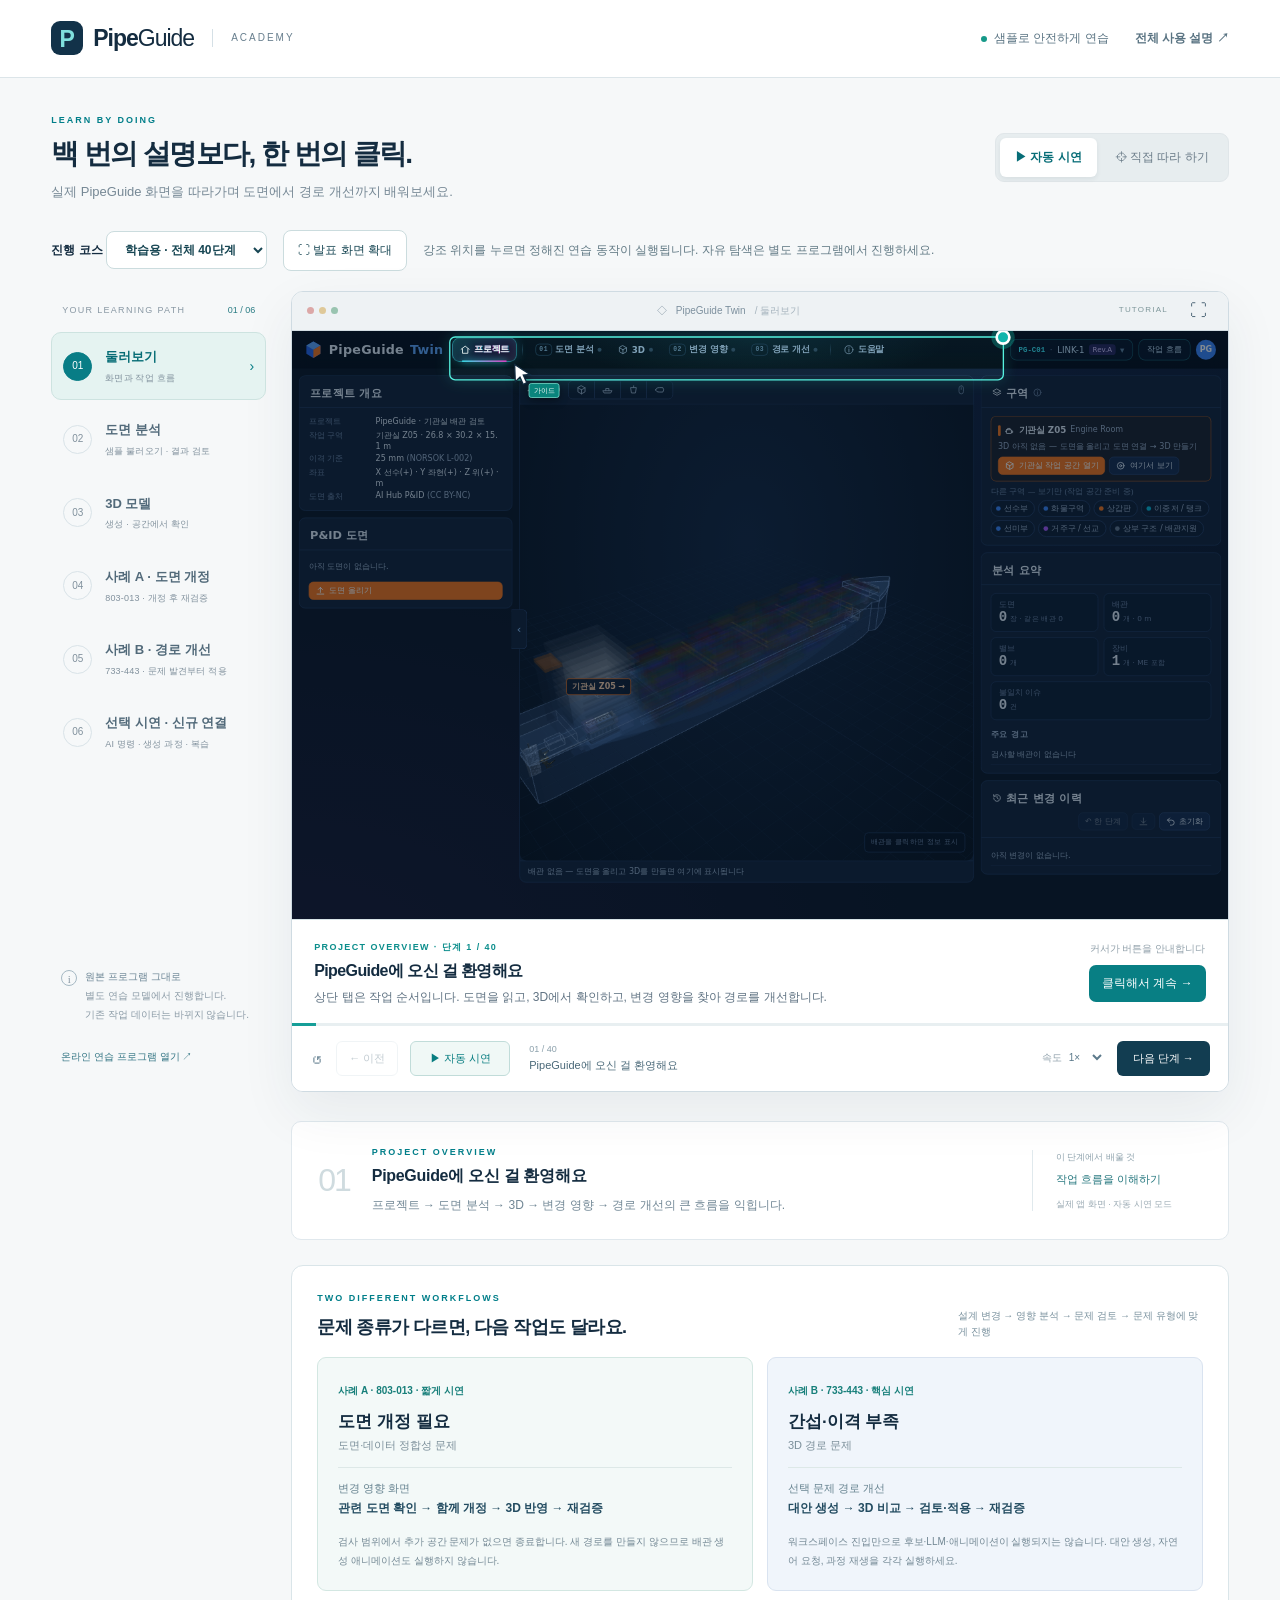
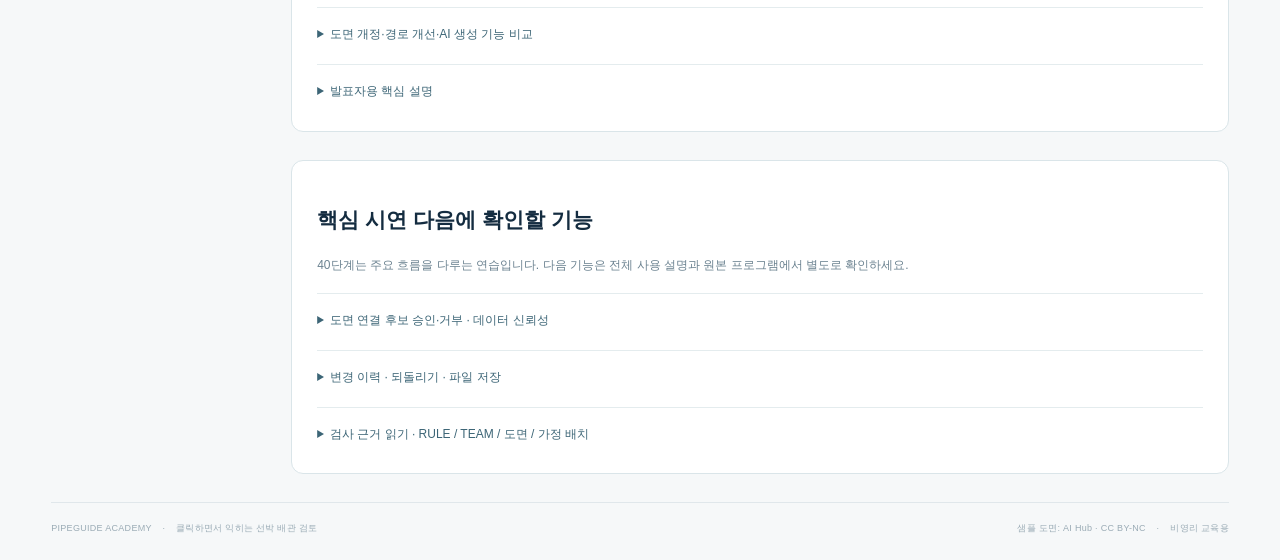
==== index.html @ 6ad9f86e "Publish PipeGuide interactive tutorial with mobile presentation controls" ====
<!doctype html><html lang="ko"><head><meta charset="UTF-8"><meta name="viewport" content="width=device-width, initial-scale=1"><meta name="description" content="실제 PipeGuide 화면에서 클릭하며 배우는 인터랙티브 제품 가이드"><title>PipeGuide Academy · 인터랙티브 가이드</title><link rel="stylesheet" href="tour.css"></head><body>
<header class="header"><a class="brand" href="./"><span class="brandmark">P</span><strong>Pipe<span>Guide</span></strong><i></i><span class="academy">ACADEMY</span></a><div class="header-r"><span class="sample-badge"><i></i>샘플로 안전하게 연습</span><a href="manual.html" target="_blank" rel="noopener">전체 사용 설명 ↗</a></div></header>
<main><div class="intro"><div><div class="eyebrow">LEARN BY DOING</div><h1>백 번의 설명보다, 한 번의 클릭.</h1><p>실제 PipeGuide 화면을 따라가며 도면에서 경로 개선까지 배워보세요.</p></div><div class="mode" role="group" aria-label="학습 방식"><button id="watchMode" class="active">▶ 자동 시연</button><button id="tryMode">⌖ 직접 따라 하기</button></div></div>
<section class="tour-options" aria-label="시연 구성"><label>진행 코스 <select id="course"><option value="learn">학습용 · 전체 40단계</option><option value="present">발표용 · 핵심 12장면</option></select></label><button id="presentation" aria-pressed="false">⛶ 발표 화면 확대</button><span id="courseHelp">강조 위치를 누르면 정해진 연습 동작이 실행됩니다. 자유 탐색은 별도 프로그램에서 진행하세요.</span></section><p class="mobile-note">모바일에서는 ‘강조 영역’으로 확대하고 손가락으로 화면을 옮겨 보세요. 3D 비교는 기존·개선 버튼으로 전환할 수 있습니다.</p><div class="mobile-chapter"><label for="mobileChapter">학습 챕터</label><select id="mobileChapter" disabled></select></div><div class="workspace"><aside class="curriculum"><div class="side-label">YOUR LEARNING PATH <span id="courseCount">01 / 06</span></div><nav id="chapters" aria-label="학습 챕터"></nav><div class="learn-note"><span>i</span><p><b>원본 프로그램 그대로</b><br>별도 연습 모델에서 진행합니다.<br>기존 작업 데이터는 바뀌지 않습니다.</p></div><a class="original" href="program.html#project" target="_blank" rel="noopener">온라인 연습 프로그램 열기 ↗</a></aside>
<section class="demo" aria-label="제품 체험"><div class="browserbar"><div class="dots"><i></i><i></i><i></i></div><div class="address"><span>◇</span> PipeGuide Twin <span class="address-path" id="screenPath">/ 프로젝트</span></div><span class="practice">TUTORIAL</span><button id="fullscreen" aria-label="체험 화면 전체 화면">⛶</button></div>
<div class="mobile-view-tools" aria-label="앱 화면 확대"><button id="viewAll">전체</button><button id="viewFocus">강조 영역</button><button id="zoomOut" aria-label="화면 축소">−</button><output id="zoomLabel" aria-live="polite">1×</output><button id="zoomIn" aria-label="화면 확대">＋</button></div><div class="mobile-compare" hidden><span>3D 비교</span><button id="compareBefore" aria-pressed="false">기존</button><button id="compareAfter" aria-pressed="false">개선</button><button id="compareBoth" aria-pressed="true">함께</button></div><div id="viewport" class="viewport"><div id="mobileExtent" aria-hidden="true"></div><div id="canvas" class="canvas"><iframe id="program" title="PipeGuide 튜토리얼 전용 프로그램" src="program.html" sandbox="allow-scripts allow-same-origin allow-downloads"></iframe><div id="scrim" class="scrim"></div><button id="hotspot" class="hotspot" aria-label="강조한 버튼 클릭"><span></span><i></i></button><div id="fakeCursor" class="fake-cursor"><svg width="30" height="35" viewBox="0 0 30 35"><path d="M3 2L4 28L11 21L16 32L21 29L16 18L26 17Z" fill="white" stroke="#10293d" stroke-width="2"/></svg><span>가이드</span></div><div id="callout" class="callout"><div class="callout-kicker" id="calloutKicker">STEP 01</div><h2 id="calloutTitle"></h2><p id="calloutText"></p><button id="skipOptional" class="skip-optional" hidden>선택 시연 건너뛰고 3D 비교 →</button><div class="callout-bottom"><span id="calloutHint">아래 버튼을 눌러 시작하세요</span><button id="calloutGo">시작하기 →</button></div></div><div id="loading" class="loading"><div class="spinner"></div><b>연습 화면을 준비하고 있어요</b><span>실제 PipeGuide 모델을 불러오는 중입니다.</span></div></div></div>
<div class="player"><div class="progress-track"><i id="progressFill"></i></div><div class="player-controls"><button id="restart" class="icon-button" aria-label="전체 처음부터">↺</button><button id="previous" class="small-button">← 이전</button><button id="play" class="play-button">▶ 시연 시작</button><div class="player-middle"><span id="stepNumber">01 / 01</span><b id="stepLabel">프로젝트 둘러보기</b></div><label class="speed-label">속도 <select id="speed" aria-label="자동 시연 속도"><option value="1">1×</option><option value="1.5">1.5×</option><option value="2">2×</option></select></label><button id="next" class="next-button">다음 단계 →</button></div></div></section></div>
<section class="lesson"><div class="lesson-number" id="lessonNumber">01</div><div class="lesson-body"><div class="eyebrow" id="lessonChapter">PROJECT OVERVIEW</div><h2 id="lessonTitle">화면을 읽는 것부터 시작해요</h2><p id="lessonText"></p></div><div class="outcome"><span>이 단계에서 배울 것</span><b id="lessonOutcome"></b><small id="status" role="status" aria-live="polite">화면 준비 중</small></div></section>
<section class="flow-brief" aria-labelledby="flowTitle"><div class="flow-head"><div><div class="eyebrow">TWO DIFFERENT WORKFLOWS</div><h2 id="flowTitle">문제 종류가 다르면, 다음 작업도 달라요.</h2></div><p>설계 변경 → 영향 분석 → 문제 검토 → 문제 유형에 맞게 진행</p></div><div class="flow-cards"><article><span class="case-label">사례 A · 803-013 · 짧게 시연</span><h3>도면 개정 필요</h3><p>도면·데이터 정합성 문제</p><div class="flow-path">변경 영향 화면<br><b>관련 도면 확인 → 함께 개정 → 3D 반영 → 재검증</b></div><small>검사 범위에서 추가 공간 문제가 없으면 종료합니다. 새 경로를 만들지 않으므로 배관 생성 애니메이션도 실행하지 않습니다.</small></article><article><span class="case-label">사례 B · 733-443 · 핵심 시연</span><h3>간섭·이격 부족</h3><p>3D 경로 문제</p><div class="flow-path">선택 문제 경로 개선<br><b>대안 생성 → 3D 비교 → 검토·적용 → 재검증</b></div><small>워크스페이스 진입만으로 후보·LLM·애니메이션이 실행되지는 않습니다. 대안 생성, 자연어 요청, 과정 재생을 각각 실행하세요.</small></article></div><details><summary>도면 개정·경로 개선·AI 생성 기능 비교</summary><div class="feature-table"><table><thead><tr><th>구분</th><th>도면 개정</th><th>경로 개선</th></tr></thead><tbody><tr><th>주요 목적</th><td>도면 간 사양 불일치 해결</td><td>3D 배관의 위치·경로 수정</td></tr><tr><th>작업 화면</th><td>변경 영향</td><td>경로 개선</td></tr><tr><th>자동 처리 기능</th><td>사용자가 실행하는 관련 도면 개정 반영</td><td>대안 생성 버튼으로 경로 후보 계산</td></tr><tr><th>생성 애니메이션</th><td>일반적인 도면 개정에는 없음</td><td>AI 생성·별도 과정 재생 기능 활용</td></tr><tr><th>LLM 채팅</th><td>현재 주요 작업 방식 아님</td><td>자연어 우회·신규 연결 가능 (선택 기능)</td></tr><tr><th>후속 검증</th><td>도면 정합성·3D 반영 확인</td><td>간섭·이격·길이·엘보 평가</td></tr></tbody></table></div><p class="brief-note">도면 개정 후에도 3D 반영·재검증에서 공간 문제가 검출되면 경로 개선으로 이어질 수 있습니다. 기존 배관의 자동 우회 후보 생성과 AI로 새 배관을 연결하며 보여 주는 형성 애니메이션은 같은 탭 안의 별개 기능입니다.</p></details><details><summary>발표자용 핵심 설명</summary><blockquote>관경을 변경하면 연결된 도면과 3D 모델의 영향을 함께 확인합니다. 도면 개정만 필요하면 관련 도면을 맞추고 재검증합니다. 간섭이나 이격 부족이 발생하면 그 문제를 경로 개선으로 넘겨 우회 후보를 생성합니다. 자연어 요청과 배관 생성 과정 재생은 별도로 실행해 시연할 수 있습니다.</blockquote><p class="brief-note">발표 순서: 사례 A는 짧게, 사례 B는 문제 발견 → 경로 생성 → 3D 시각화 → 비교 → 적용·재검증에 시간을 더 배분하세요. 본 튜토리얼의 자연어 시연은 외부 LLM을 호출하지 않는 규칙 해석 모드입니다.</p></details></section><section class="flow-brief"><h2>핵심 시연 다음에 확인할 기능</h2><p class="brief-note">40단계는 주요 흐름을 다루는 연습입니다. 다음 기능은 전체 사용 설명과 원본 프로그램에서 별도로 확인하세요.</p><details><summary>도면 연결 후보 승인·거부 · 데이터 신뢰성</summary><p class="brief-note">도면 분석에서 라인번호의 원본 위치와 구경을 검토한 뒤, 도면 간 연결 후보의 동일 라인·시트 근거를 확인하고 승인하거나 거부합니다. 현재 시연은 샘플의 준비된 연결 결과를 사용하며 승인·거부 동작을 자동 실행하지 않습니다.</p></details><details><summary>변경 이력 · 되돌리기 · 파일 저장</summary><p class="brief-note">적용 뒤 변경 이력에서 배관 번호·변경 유형·전후 수치·사유를 확인합니다. 프로젝트의 ‘↶ 한 단계’는 가장 최근 변경을 취소합니다. 보고서 HTML, PDF 인쇄 저장, 변경 이력 CSV 및 프로젝트 JSON 내보내기는 원본의 해당 버튼에서 실행하세요. 이 튜토리얼은 다운로드와 되돌리기를 자동 실행하지 않습니다.</p></details><details><summary>검사 근거 읽기 · RULE / TEAM / 도면 / 가정 배치</summary><p class="brief-note">도면에서 읽은 사양과 규칙으로 가정한 3D 위치를 구분하세요. RULE·TEAM 표시는 적용된 규칙과 팀 설정의 근거를 확인하는 단서입니다. 현재 샘플 이격 기준은 25 mm이며, 화면의 실제 설정과 검사 범위를 함께 확인합니다. P&amp;ID에서 읽지 않은 설치 좌표는 가정 배치이므로 설계 승인 근거와 동일하게 취급하지 않습니다.</p></details></section><footer><span>PIPEGUIDE ACADEMY <i>·</i> 클릭하면서 익히는 선박 배관 검토</span><span>샘플 도면: AI Hub · CC BY-NC <i>·</i> 비영리 교육용</span></footer></main>
<dialog id="complete"><div class="done-symbol">✓</div><div class="eyebrow">WALKTHROUGH COMPLETE</div><h2>이제, 직접 해볼 차례예요.</h2><p>도면 개정 사례와 3D 경로 개선 사례를 구분해 살펴봤습니다.<br>다른 챕터를 복습하거나 직접 따라 하기 모드로 연습하세요.</p><div><button id="again" class="next-button">처음부터 다시 보기</button><button id="closeComplete" class="small-button">챕터 다시 선택</button></div></dialog>
<script src="pacing.js"></script><script src="tour.js"></script><script src="mobile.js"></script><script src="floating-guide.js"></script></body></html>
---- tour.css ----
:root{--ink:#142c40;--muted:#748493;--accent:#007e89;--line:#dce5e9;--paper:#f6f8f9}*{box-sizing:border-box}body{margin:0;background:var(--paper);color:var(--ink);font:14px/1.6 'Malgun Gothic','Apple SD Gothic Neo',sans-serif}button,a,select{-webkit-tap-highlight-color:transparent}button,select{font:inherit}button{cursor:pointer}button:disabled{opacity:.35;cursor:default}a{color:inherit;text-decoration:none}button:focus-visible,a:focus-visible,select:focus-visible{outline:3px solid #1ebfc8;outline-offset:4px}.header{height:78px;background:white;border-bottom:1px solid var(--line);display:flex;align-items:center;justify-content:space-between;padding:0 4vw}.brand{display:flex;align-items:center;gap:10px}.brandmark{display:grid;place-items:center;background:#123249;color:#7fe0dd;border-radius:9px;width:32px;height:34px;font-weight:800;font-size:23px}.brand strong{font-size:23px;letter-spacing:-1px}.brand strong span{font-weight:400}.brand>i{height:18px;width:1px;background:#d5e0e6;margin:0 8px}.academy{font-size:10px;letter-spacing:2px;color:#687f8e}.header-r{display:flex;align-items:center;gap:26px;font-size:12px;color:#597382}.sample-badge{display:flex;align-items:center;gap:7px}.sample-badge i{width:6px;height:6px;border-radius:50%;background:#169989}.header-r a{font-weight:bold}main{max-width:1760px;margin:auto;padding:35px 4vw 0}.intro{display:flex;justify-content:space-between;align-items:center;gap:20px;margin-bottom:27px}.eyebrow{font-size:9px;letter-spacing:2px;font-weight:800;color:var(--accent)}h1{font-size:clamp(24px,2.2vw,35px);letter-spacing:-1.6px;line-height:1.4;margin:7px 0 8px}.intro p{font-size:13px;color:#768895;margin:0}.mode{display:flex;gap:3px;background:#e7edef;border:1px solid #e0e6e9;padding:4px;border-radius:9px;white-space:nowrap}.mode button{border:0;background:transparent;padding:10px 15px;border-radius:6px;font-size:12px;color:#6b7c89}.mode button.active{background:white;color:#076d77;box-shadow:0 2px 5px #11293e12;font-weight:bold}.workspace{display:grid;grid-template-columns:215px minmax(0,1fr);gap:25px}.curriculum{padding:12px 0;display:flex;flex-direction:column}.side-label{font-size:9px;letter-spacing:1.3px;color:#8a99a5;display:flex;justify-content:space-between;padding:0 11px 15px}.side-label span{color:#287b83;letter-spacing:0}.chapter{display:flex;align-items:center;gap:13px;width:100%;text-align:left;border:1px solid transparent;background:transparent;border-radius:10px;padding:14px 11px;margin-bottom:5px;position:relative;color:#81919d}.chapter .number{height:29px;width:29px;border-radius:50%;border:1px solid #d9e3e8;display:grid;place-items:center;font-size:10px;flex:none}.chapter .names b{font-size:13px;font-weight:600;display:block;color:#526a7a}.chapter .names small{font-size:9px;display:block;margin-top:3px;letter-spacing:.2px}.chapter.active{background:#e5f3f1;border-color:#cde3e0}.chapter.active .number{background:#087d86;border-color:#087d86;color:white}.chapter.active .names b{color:#066c75}.chapter.active:after{content:'›';margin-left:auto;color:#087d86}.chapter.done .number{color:#0b8c82;border-color:#b3d8d0}.learn-note{margin-top:auto;padding:25px 10px 10px;display:flex;gap:8px;color:#8999a5}.learn-note>span{font:11px/16px serif;border:1px solid #a6b9c4;width:16px;height:16px;border-radius:50%;text-align:center;flex:none;margin-top:3px}.learn-note p{font-size:10px;line-height:1.9;margin:0}.learn-note b{color:#688292;font-size:10px;font-weight:500}.original{font-size:10px;color:#307382;padding:15px 10px}.demo{min-width:0;box-shadow:0 20px 55px #1a3c4d12;border:1px solid #cfdbe2;border-radius:12px;background:#fff;overflow:hidden}.browserbar{display:flex;align-items:center;gap:16px;height:39px;padding:0 15px;background:#eef2f4;border-bottom:1px solid #d2dde3;font-size:10px}.dots{display:flex;gap:5px}.dots i{height:7px;width:7px;border-radius:50%;background:#ccd6dd}.dots i:first-child{background:#dca8a7}.dots i:nth-child(2){background:#dfc999}.dots i:nth-child(3){background:#99c4b0}.address{margin:auto;display:flex;gap:9px;color:#7d909e}.address-path{color:#a5b3bd}.practice{font-size:8px;letter-spacing:1.2px;color:#7e979a}.browserbar>button{background:transparent;border:0;color:#597080;font-size:17px}.viewport{width:100%;position:relative;overflow:hidden;background:#081a2b;aspect-ratio:1400/880}.canvas{position:absolute;left:0;top:0;width:1400px;height:880px;transform-origin:0 0}iframe{position:absolute;inset:0;border:0;width:1400px;height:880px;background:#0b2035}.scrim{position:absolute;inset:0;z-index:2;background:#08182915;pointer-events:none}.hotspot{position:absolute;z-index:5;border:2px solid #56f2df;border-radius:9px;background:#41f7d50c;padding:0;box-shadow:0 0 0 9999px #06172775,0 0 22px #40ffde50;transition:left .4s,top .4s,width .4s,height .4s;cursor:pointer}.hotspot>span{display:block;position:absolute;width:23px;height:23px;border:4px solid #fff;background:#10b5ac;box-shadow:0 0 0 6px #11d9bb44;border-radius:50%;right:-12px;top:-12px;animation:pulse 1.8s infinite}.hotspot:hover{background:#40ffce25}.fake-cursor{position:absolute;z-index:10;pointer-events:none;left:680px;top:500px;transition:left .25s cubic-bezier(.35,.03,.2,1),top .25s cubic-bezier(.35,.03,.2,1);filter:drop-shadow(0 4px 6px #0006)}.fake-cursor span{display:block;background:#0a847c;border:1px solid #8bf9e5;color:#fff;font-size:10px;position:absolute;left:24px;top:30px;border-radius:4px;padding:2px 7px;white-space:nowrap}.fake-cursor.click svg{animation:click .4s}.callout{position:absolute;z-index:7;width:342px;background:#fff;border:1px solid #e0e9eb;border-radius:14px;padding:23px;box-shadow:0 14px 55px #0005;left:700px;top:180px;transition:opacity .18s,transform .18s}.callout:before{content:'';height:4px;background:#15a99f;position:absolute;left:23px;right:23px;top:0;border-radius:0 0 4px 4px}.callout-kicker{font-size:9px;color:#0c8e8c;font-weight:800;letter-spacing:1.4px;margin-top:5px}.callout h2{font-size:21px;line-height:1.45;letter-spacing:-.6px;margin:9px 0 11px}.callout p{font-size:14px;color:#607383;line-height:1.9;margin:0 0 20px}.callout-bottom{border-top:1px solid #e5ebee;padding-top:15px;display:flex;align-items:center;justify-content:space-between;gap:10px}.callout-bottom>span{font-size:10px;color:#91a0aa}.callout button{background:#087f84;color:#fff;border:0;border-radius:7px;padding:9px 13px;font-size:12px;white-space:nowrap}.loading{position:absolute;inset:0;background:#0b2139ef;color:#d7eaf3;z-index:20;display:flex;align-items:center;justify-content:center;flex-direction:column;gap:16px}.loading b{font-size:19px}.loading span{font-size:13px;color:#86adbf}.loading.hidden{display:none}.spinner{height:32px;width:32px;border:2px solid #23475f;border-top-color:#64e6da;border-radius:50%;animation:spin 1s linear infinite}.player{background:#fff}.progress-track{height:3px;background:#e8eff1}.progress-track i{display:block;height:100%;background:#169e98;width:0;transition:width .5s}.player-controls{height:65px;display:flex;align-items:center;gap:12px;padding:0 18px}.player button{font-size:11px}.icon-button{border:0;background:transparent;color:#78919f;font-size:20px!important;padding:2px}.small-button{background:#fff;border:1px solid #d7e2e7;border-radius:6px;padding:8px 12px;color:#547080}.play-button{color:#087d80;border:1px solid #c1dcd9;border-radius:6px;background:#f0f8f6;padding:8px 15px;min-width:100px}.player-middle{display:flex;flex-direction:column;margin-left:7px}.player-middle span{font-size:9px;color:#8ba0ab}.player-middle b{font-size:11px;font-weight:500;color:#496878}.next-button{border:0;background:#123d51;color:#fff;padding:9px 16px;border-radius:6px;font-size:11px}.speed-label{font-size:10px;color:#8a9ca7;margin-left:auto;white-space:nowrap}.speed-label select{border:0;background:transparent;color:#5c7a8b;font-size:10px}.lesson{display:flex;align-items:center;gap:22px;margin:29px 0 25px 240px;padding:23px 26px;background:#fff;border:1px solid #e0e8ed;border-radius:10px}.lesson-number{font-size:32px;color:#cfdbdf;font-weight:300;letter-spacing:-2px}.lesson-body{flex:1}.lesson h2{font-size:16px;font-weight:700;letter-spacing:-.3px;margin:4px 0 6px}.lesson p{font-size:12px;color:#718795;line-height:1.8;margin:0;max-width:650px}.outcome{border-left:1px solid #e0e9ed;padding-left:23px;max-width:230px;min-width:170px}.outcome span{display:block;color:#8ea2ac;font-size:9px;margin-bottom:7px}.outcome b{display:block;font-size:11px;color:#25777e;font-weight:500}.outcome small{display:block;color:#9aaab3;font-size:9px;margin-top:8px}footer{border-top:1px solid #e0e7eb;padding:18px 0 24px;display:flex;justify-content:space-between;color:#9aabb5;font-size:9px;letter-spacing:.3px}footer i{margin:0 8px;font-style:normal}dialog{max-width:570px;width:90%;border:1px solid #cee0e2;border-radius:18px;padding:42px;text-align:center;color:#1b3b4d;box-shadow:0 20px 100px #0004}dialog::backdrop{background:#08203299;backdrop-filter:blur(5px)}dialog h2{font-size:25px;margin:12px 0}dialog p{color:#7a8b98;font-size:13px;line-height:1.9}dialog>div:last-child{display:flex;justify-content:center;gap:10px;margin-top:26px}.done-symbol{margin:0 auto 20px;border:1px solid #c0e4da;background:#e9f8f3;color:#0e9681;width:55px;height:55px;border-radius:50%;font-size:26px;line-height:53px}.demo:fullscreen{border:0;border-radius:0;display:flex;flex-direction:column;justify-content:center;background:#0a1b2b}.demo:fullscreen .viewport{max-height:calc(100vh - 108px);aspect-ratio:auto;flex:1}.demo:fullscreen .browserbar,.demo:fullscreen .player{flex:none}.demo:fullscreen .canvas{left:50%;transform-origin:top left}@keyframes pulse{50%{box-shadow:0 0 0 12px #11d9bb00}}@keyframes spin{to{transform:rotate(360deg)}}@keyframes click{50%{transform:scale(.8)}}@media(max-width:1100px){main{padding:25px 24px 0}.workspace{grid-template-columns:175px minmax(0,1fr);gap:16px}.lesson{margin-left:191px}.player-middle{display:none}.header{padding:0 24px}.intro p{font-size:11px}.mode button{padding:9px 10px}.outcome{display:none}}@media(max-width:760px){.header{height:64px;padding:0 18px}.header-r .sample-badge{display:none}.academy{display:none}.brand>i{display:none}.header-r a{font-size:10px}main{padding:22px 13px 0}.intro{display:block;margin-bottom:18px}h1{font-size:23px}.intro p{font-size:11px}.mode{display:inline-flex;margin-top:17px}.workspace{display:flex;flex-direction:column;gap:12px}.curriculum{padding:0}.side-label,.learn-note,.original{display:none}#chapters{display:flex;overflow:auto;gap:6px}.chapter{min-width:max-content;width:auto;padding:7px 9px;gap:7px;margin:0}.chapter .number{height:21px;width:21px;font-size:8px}.chapter .names b{font-size:11px}.chapter .names small{display:none}.chapter.active:after{display:none}.viewport{aspect-ratio:1400/1020}.browserbar{padding:0 10px;gap:9px}.practice{display:none}.address{font-size:8px}.player-controls{gap:8px;padding:0 9px;height:58px}.play-button{min-width:82px;padding:7px 10px}.speed-label{display:none}.next-button{margin-left:auto;padding:9px 10px}.lesson{margin:18px 0;padding:20px;gap:16px}.lesson-number{font-size:27px}.lesson h2{font-size:14px}.lesson p{font-size:11px}.lesson .eyebrow{font-size:8px}footer{font-size:8px;display:block}footer span{display:block;margin-bottom:6px}.callout{width:430px;padding:28px}.callout h2{font-size:29px}.callout p{font-size:20px}.callout-kicker{font-size:14px}.callout button{font-size:18px}.callout-bottom>span{font-size:14px}.hotspot>span{width:35px;height:35px}.fake-cursor{transform:scale(1.3);transform-origin:top left}}@media(prefers-reduced-motion:reduce){*,*:before,*:after{animation:none!important;transition:none!important}}
@media(max-width:760px){.viewport{aspect-ratio:1400/2200}.canvas{height:2200px}.loading{height:2200px}}
.callout{transform-origin:0 0}

.flow-brief{margin:25px 0 28px 240px;padding:25px;background:white;border:1px solid #dae5e9;border-radius:12px}.flow-head{display:flex;gap:20px;align-items:center;justify-content:space-between}.flow-head h2{font-size:18px;margin:7px 0 15px;letter-spacing:-.6px}.flow-head>p{font-size:10px;color:#78909d;max-width:245px}.flow-cards{display:grid;grid-template-columns:1fr 1fr;gap:14px}.flow-cards article{padding:20px;background:#f3f9f8;border:1px solid #d3e7e2;border-radius:9px}.flow-cards article+article{background:#f0f5fb;border-color:#d9e3f0}.case-label{font-size:10px;color:#177f7a;font-weight:bold}.flow-cards h3{font-size:17px;margin:8px 0 2px}.flow-cards p{font-size:11px;color:#7a8e99;margin:0 0 12px}.flow-path{font-size:11px;color:#65828f;border-top:1px solid #dde8e7;padding-top:12px}.flow-path b{display:block;color:#234c61;line-height:1.9;font-size:12px}.flow-cards small{display:block;color:#738894;font-size:10px;line-height:1.9;margin-top:12px}.flow-brief details{border-top:1px solid #e4ecee;padding:17px 0 4px;margin-top:16px}.flow-brief summary{cursor:pointer;font-size:12px;color:#3c6576}.feature-table{overflow:auto}.feature-table table{width:100%;border-collapse:collapse;font-size:11px;margin-top:17px}.feature-table th,.feature-table td{padding:12px 10px;text-align:left;border-bottom:1px solid #e1eaed;vertical-align:top}.feature-table thead{background:#f3f7f9}.brief-note,.flow-brief blockquote{font-size:12px;line-height:1.9;color:#6b8290}.flow-brief blockquote{margin:16px 0;background:#f3f8fa;padding:17px 20px;border-left:3px solid #57aaa5}@media(max-width:1100px){.flow-brief{margin-left:191px}}@media(max-width:760px){.flow-brief{margin:20px 0;padding:19px}.flow-head{display:block}.flow-cards{grid-template-columns:1fr}.flow-head h2{font-size:16px}.feature-table table{min-width:510px}}
.skip-optional{width:100%;background:#edf5f4!important;color:#247a7b!important;font-size:11px!important;margin:0 0 14px;padding:9px!important}.skip-optional[hidden]{display:none!important}

/* 배관 형성 과정 동안 가이드 연출을 걷어 실제 배관에 집중합니다. */
.animation-focus .hotspot,.animation-focus .callout,.animation-focus .fake-cursor{opacity:0!important;pointer-events:none!important}.animation-focus .scrim{background:transparent}

/* Review revision: external guidance, presentation and responsive overview */
.tour-options{display:flex;align-items:center;gap:16px;margin:0 0 20px;font-size:12px;flex-wrap:wrap}.tour-options label{font-weight:700}.tour-options select,.tour-options button{padding:10px 14px;border:1px solid #cbdcde;background:white;border-radius:8px;color:#174653;font:inherit}.tour-options button{cursor:pointer}.tour-options span{color:#627a85;flex:1;line-height:1.7}.mobile-note{display:none}.callout.docked{position:relative!important;inset:auto!important;transform:none!important;width:auto!important;margin:0;padding:15px 22px!important;border-radius:0!important;box-shadow:none!important;border:0;border-top:1px solid #d8e4e7!important;display:grid;grid-template-columns:1fr auto;column-gap:25px;pointer-events:auto}.docked .callout-kicker{grid-column:1}.docked h2{font-size:16px;margin:5px 0}.docked p{font-size:12px;line-height:1.7;margin:0;grid-column:1}.docked .callout-bottom{grid-column:2;grid-row:1/4;align-self:center;border:0;margin:0;padding:0;display:flex;flex-direction:column;gap:8px}.docked .skip-optional{grid-column:1/3;margin:10px 0 0}.docked:before,.docked:after{display:none!important}body[data-case=a] .callout-kicker{color:#157d79}body[data-case=b] .callout-kicker{color:#8260c3}body[data-case=a] .docked{border-left:4px solid #239e90}body[data-case=b] .docked{border-left:4px solid #8c6ed2}
body.presenting{overflow:hidden;background:#101b24}body.presenting .header,body.presenting .intro,body.presenting .curriculum,body.presenting .lesson,body.presenting .flow-brief,body.presenting footer,body.presenting .mobile-note{display:none!important}body.presenting main{max-width:none;margin:0;padding:0}body.presenting .tour-options{height:48px;padding:0 16px;margin:0;background:#f4f8f9}body.presenting #courseHelp{display:none}body.presenting .workspace{display:block;margin:0}body.presenting .demo{height:calc(100dvh - 48px);display:flex;flex-direction:column;border:0;border-radius:0}body.presenting .browserbar{display:none}body.presenting .viewport{flex:1;min-height:0;aspect-ratio:auto!important;height:auto!important;overflow:hidden;background:#101b24}body.presenting .canvas{left:50%;transform-origin:top center!important}body.presenting .docked{padding:8px 20px!important}body.presenting .docked .callout-kicker,body.presenting .docked .callout-bottom,body.presenting .docked .skip-optional{display:none}body.presenting .docked h2{font-size:14px;margin:0}body.presenting .docked p{font-size:12px}body.presenting .player{flex-shrink:0}body.presenting .player-controls{padding:10px 16px}
@media(max-width:760px){.mobile-note{display:block;font-size:12px;line-height:1.7;color:#607682}.tour-options{gap:10px}.tour-options span{flex-basis:100%}.callout.docked{display:block;padding:16px!important}.docked .callout-bottom{margin-top:12px;flex-direction:row;justify-content:space-between}.viewport{height:auto!important;aspect-ratio:1400/880!important}.canvas{height:880px!important}.lesson{margin-top:18px!important}body.presenting .player-middle{display:none}body.presenting .tour-options label{display:none}}

body.presenting .canvas{transform-origin:0 0!important}.docked .callout-kicker{font-weight:800}

.presenting .scrim,.comparison-focus .scrim{background:transparent}.presenting .hotspot,.comparison-focus .hotspot{background:transparent;box-shadow:0 0 12px #40ffde50}.comparison-focus .fake-cursor{opacity:0}
/* Mobile learning controls: captions stay at reading size; app pans independently. */
.mobile-chapter,.mobile-view-tools,.mobile-compare{display:none}#mobileExtent{display:none}
@media(max-width:760px){
html,body{min-width:0;overflow-x:clip}.header{height:58px;padding:0 16px}.academy,.header .sample-badge{display:none}.header-r a{font-size:12px}main{padding:20px 12px 0}.intro{display:block;margin-bottom:18px}.intro h1{font-size:27px;line-height:1.35;letter-spacing:-1px}.intro p{font-size:14px;line-height:1.65}.intro .mode{display:flex;width:100%;margin-top:18px}.mode button{flex:1;min-height:44px;font-size:13px;padding:10px}.tour-options{display:grid;grid-template-columns:1fr;margin-bottom:12px}.tour-options label{display:flex;align-items:center;gap:8px;font-size:13px}.tour-options select{min-width:0;flex:1;min-height:44px}.tour-options #presentation{display:none}.tour-options span{font-size:12px}.mobile-note{font-size:13px;margin:12px 0;line-height:1.7}.curriculum{display:none!important}.workspace{display:block}.mobile-chapter:not([hidden]){display:flex;align-items:center;gap:12px;margin:16px 0 12px;font-size:13px;font-weight:700}.mobile-chapter select{flex:1;min-width:0;min-height:46px;font-size:14px;padding:8px;border:1px solid #cbdcde;border-radius:8px;background:white}.mobile-view-tools{display:flex;align-items:center;gap:6px;padding:8px;background:#edf4f6}.mobile-view-tools button,.mobile-compare button{min-height:44px;border:1px solid #c9dce0;border-radius:7px;background:white;padding:8px 12px;font-size:13px;color:#174653;cursor:pointer}.mobile-view-tools output{font-size:12px;min-width:28px;text-align:center}.mobile-view-tools #zoomOut{margin-left:auto}.mobile-compare:not([hidden]){display:flex;gap:8px;align-items:center;padding:8px;background:#edf4f6;font-size:12px}.mobile-compare [aria-pressed=true]{background:#176d72;color:white}.viewport{height:clamp(235px,42dvh,380px)!important;aspect-ratio:auto!important;overflow:auto!important;overscroll-behavior:contain;touch-action:pan-x pan-y;background:#0b1d2c}.canvas{height:880px!important}.canvas iframe{pointer-events:none}.scrim{pointer-events:auto;background:transparent}.hotspot{box-shadow:0 0 12px #40ffde50}.loading{height:880px!important}.fake-cursor span{display:none}.callout.docked{padding:18px 16px!important}.docked .callout-kicker{font-size:10px;line-height:1.6;overflow-wrap:anywhere}.docked h2{font-size:18px;line-height:1.45}.docked p{font-size:15px;line-height:1.8}.docked .callout-bottom{display:block}.docked .callout-bottom>span{display:none}.docked #calloutGo{min-height:46px;width:100%;font-size:14px;margin-top:12px}.player{position:sticky;bottom:0;z-index:15;background:white;padding-bottom:env(safe-area-inset-bottom);box-shadow:0 -4px 20px #12344012}.player-controls{height:auto;min-height:108px;display:grid;grid-template-columns:44px 1fr 1.25fr;gap:6px;padding:8px}.player-controls button{min-height:44px;font-size:13px;min-width:0;padding:8px}.player-middle{display:flex;grid-column:1/3;grid-row:1;min-width:0;gap:8px}.player-middle b{font-size:11px;overflow:hidden;white-space:nowrap;text-overflow:ellipsis}.speed-label{grid-row:1;grid-column:3;justify-self:end;font-size:12px}.speed-label select{min-height:40px}.player #restart{display:none}.player #previous{grid-row:2;grid-column:1/2;font-size:0}.player #previous:after{content:'←';font-size:18px}.player #play{grid-row:2;grid-column:2}.player #next{grid-row:2;grid-column:3}.lesson{display:block;padding:18px}.lesson-number{display:none}.lesson h2{font-size:17px}.lesson p{font-size:14px}.outcome{margin-top:16px;max-width:none;width:auto;border-left:0;padding:0}.outcome b{font-size:13px}.flow-brief{padding:18px}.flow-cards p,.flow-cards small,.flow-path,.flow-path b,.brief-note,.flow-brief blockquote{font-size:13px}.flow-brief summary{font-size:14px;min-height:44px;line-height:1.7}.feature-table table{font-size:13px}footer{display:block;font-size:10px;line-height:1.8}dialog{max-width:calc(100vw - 32px);box-sizing:border-box}button:focus-visible,select:focus-visible{outline:3px solid #168b96;outline-offset:2px}
}
@media(max-width:760px) and (orientation:landscape){.viewport{height:70dvh!important}}

@media(max-width:760px){#fullscreen{display:none}.mobile-view-tools button:disabled,.mobile-compare button:disabled{opacity:.45}}

/* Phone presentation: fill the working area and pan instead of shrinking a wide desktop. */
@media(max-width:760px){.tour-options #presentation{display:block;min-height:44px}body.presenting .tour-options{height:48px;box-sizing:border-box;padding:4px 12px;display:flex;align-items:center}body.presenting #presentation{display:block;padding:6px 12px;min-height:40px;margin:0;font-size:13px}body.presenting .demo{height:calc(100dvh - 48px);min-height:0;overflow:hidden}body.presenting .mobile-view-tools{display:flex;flex-shrink:0;padding:5px 8px}body.presenting .mobile-compare:not([hidden]){display:flex;padding:4px 8px;flex-shrink:0}body.presenting .viewport{flex:1;min-height:80px;height:auto!important;overflow:auto!important;aspect-ratio:auto!important}body.presenting .canvas{left:0!important;transform-origin:0 0!important}body.presenting .docked{flex-shrink:0;max-height:135px;overflow-y:auto;box-sizing:border-box;padding:10px 14px!important}body.presenting .docked h2{font-size:15px;line-height:1.5}body.presenting .docked p{font-size:13px;line-height:1.65;margin-top:3px}body.presenting .player{position:relative;flex-shrink:0;bottom:auto}body.presenting .player-controls{min-height:58px;height:auto;grid-template-columns:44px 1fr 1.25fr;padding:6px 8px}body.presenting .player-controls #previous,body.presenting .player-controls #play,body.presenting .player-controls #next{grid-row:1}body.presenting .speed-label,body.presenting .player-middle{display:none!important}}
body.presenting .mobile-chapter{display:none!important}
#floatingGuide,#guideOpen{display:none}
@media(max-width:760px){
body.presenting #floatingGuide:not([hidden]){display:block;position:fixed;left:10px;right:10px;bottom:calc(10px + env(safe-area-inset-bottom));z-index:40;max-height:48dvh;overflow:hidden;background:#fff;border:1px solid #cbdde2;border-radius:14px;box-shadow:0 6px 30px #0005;color:#163f50}
.guide-grip{display:flex;align-items:center;justify-content:space-between;padding:3px 6px 3px 14px;background:#eef5f6;border-bottom:1px solid #dce7e9;font-size:12px;font-weight:700}.guide-grip>div{display:flex;gap:4px}.guide-grip button{width:44px;height:44px;border:0;background:transparent;color:#264e5d;font-size:24px;cursor:pointer}
body.presenting #floatingGuide .docked{max-height:calc(48dvh - 112px);overflow:auto;padding:10px 14px!important;border-top:0!important}body.presenting #floatingGuide .player{box-shadow:none;padding-bottom:0}body.presenting #floatingGuide.minimized .docked{display:none!important}body.presenting #guideOpen:not([hidden]){display:block;position:fixed;right:12px;bottom:calc(12px + env(safe-area-inset-bottom));z-index:40;min-height:44px;padding:10px 16px;border-radius:24px;border:1px solid #65b4b6;background:#154e5def;color:#fff;box-shadow:0 3px 15px #0003;font-size:13px;font-weight:700;cursor:pointer}
}
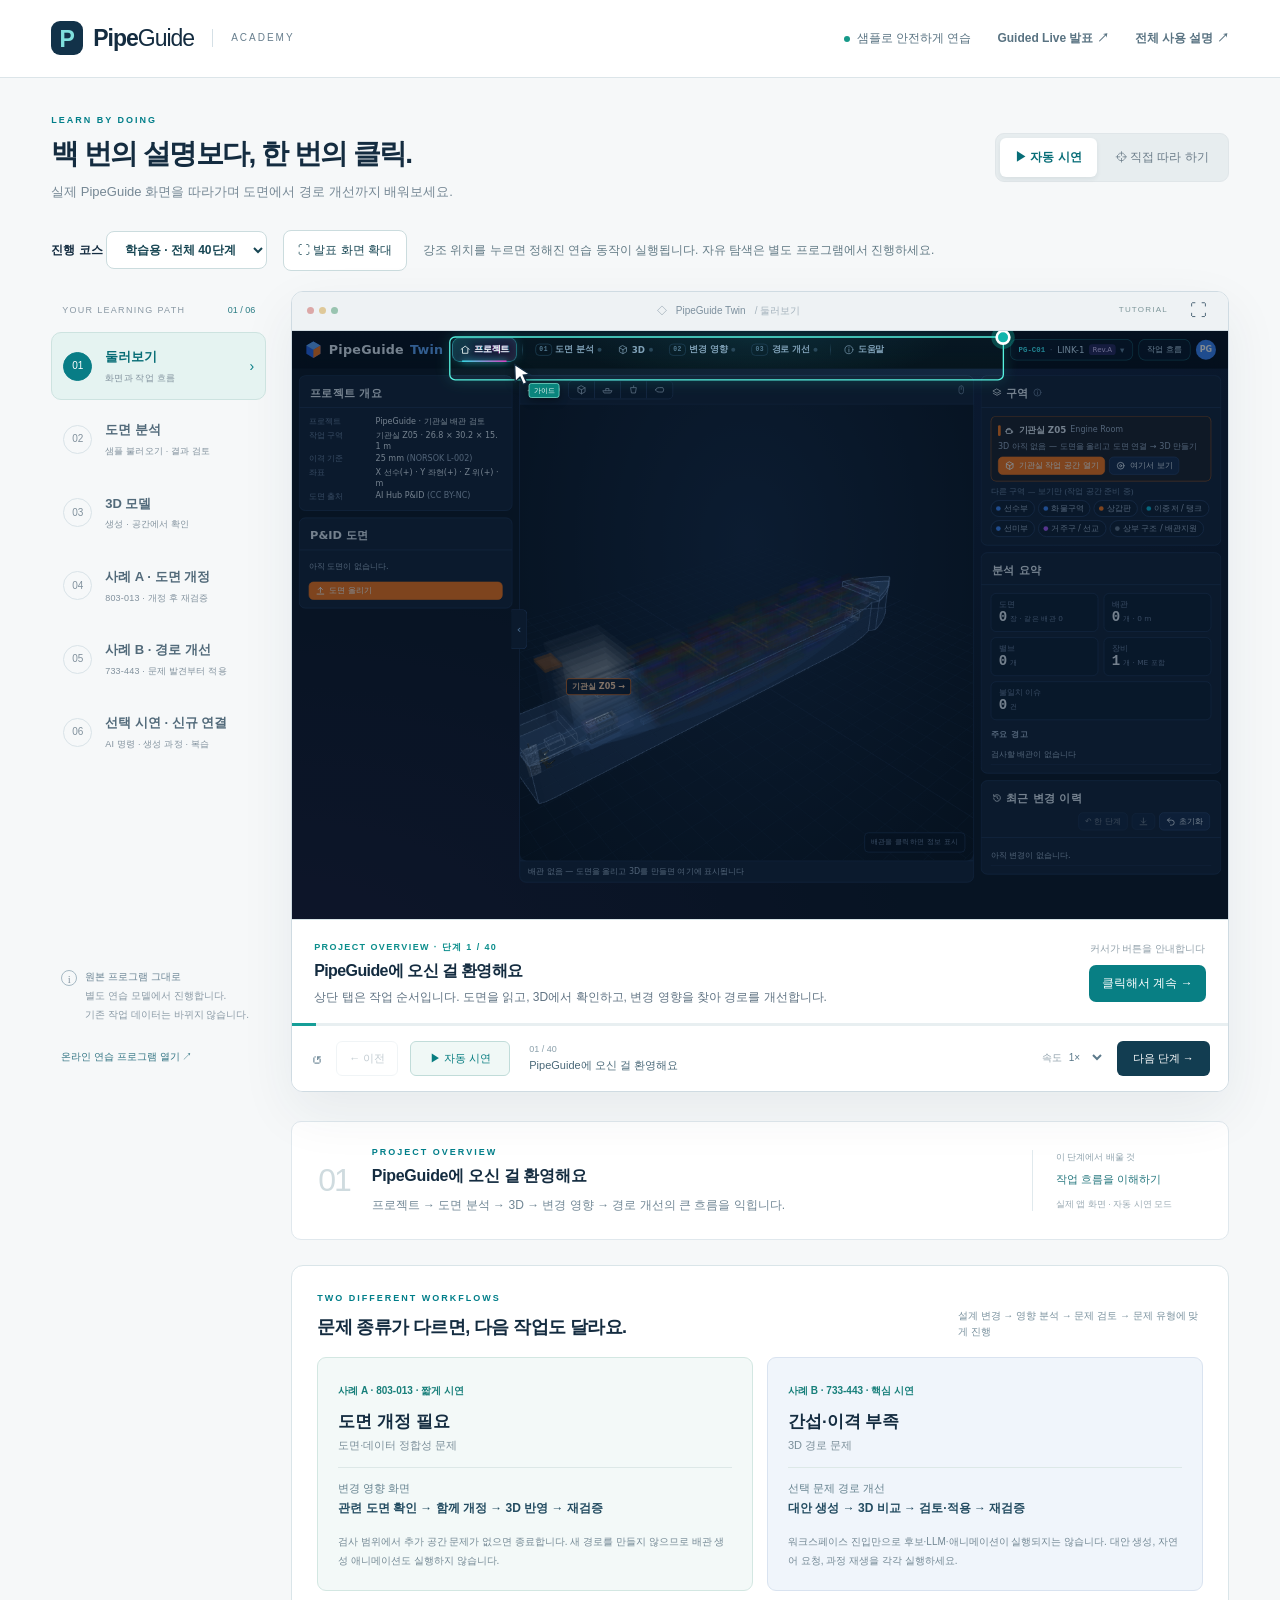
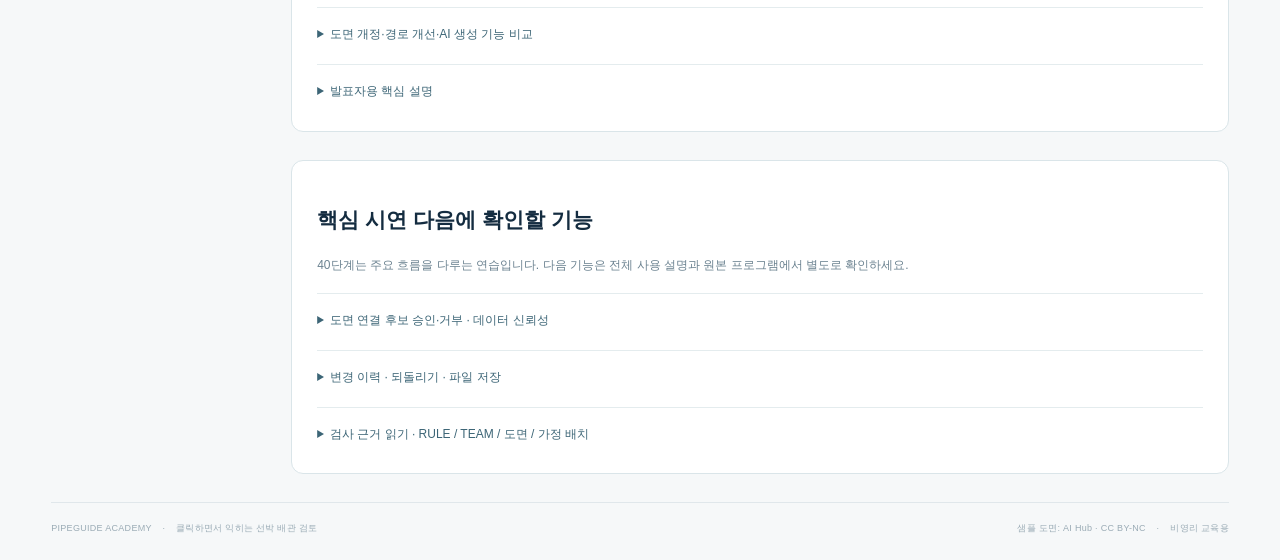
==== commit 0cd6eb05: "Add guided live presentation with five stateful demos" ====
--- a/index.html
+++ b/index.html
@@ -1,5 +1,5 @@
 <!doctype html><html lang="ko"><head><meta charset="UTF-8"><meta name="viewport" content="width=device-width, initial-scale=1"><meta name="description" content="실제 PipeGuide 화면에서 클릭하며 배우는 인터랙티브 제품 가이드"><title>PipeGuide Academy · 인터랙티브 가이드</title><link rel="stylesheet" href="tour.css"></head><body>
-<header class="header"><a class="brand" href="./"><span class="brandmark">P</span><strong>Pipe<span>Guide</span></strong><i></i><span class="academy">ACADEMY</span></a><div class="header-r"><span class="sample-badge"><i></i>샘플로 안전하게 연습</span><a href="manual.html" target="_blank" rel="noopener">전체 사용 설명 ↗</a></div></header>
+<header class="header"><a class="brand" href="./"><span class="brandmark">P</span><strong>Pipe<span>Guide</span></strong><i></i><span class="academy">ACADEMY</span></a><div class="header-r"><span class="sample-badge"><i></i>샘플로 안전하게 연습</span><a href="presentation.html" target="_blank" rel="noopener">Guided Live 발표 ↗</a><a href="manual.html" target="_blank" rel="noopener">전체 사용 설명 ↗</a></div></header>
 <main><div class="intro"><div><div class="eyebrow">LEARN BY DOING</div><h1>백 번의 설명보다, 한 번의 클릭.</h1><p>실제 PipeGuide 화면을 따라가며 도면에서 경로 개선까지 배워보세요.</p></div><div class="mode" role="group" aria-label="학습 방식"><button id="watchMode" class="active">▶ 자동 시연</button><button id="tryMode">⌖ 직접 따라 하기</button></div></div>
 <section class="tour-options" aria-label="시연 구성"><label>진행 코스 <select id="course"><option value="learn">학습용 · 전체 40단계</option><option value="present">발표용 · 핵심 12장면</option></select></label><button id="presentation" aria-pressed="false">⛶ 발표 화면 확대</button><span id="courseHelp">강조 위치를 누르면 정해진 연습 동작이 실행됩니다. 자유 탐색은 별도 프로그램에서 진행하세요.</span></section><p class="mobile-note">모바일에서는 ‘강조 영역’으로 확대하고 손가락으로 화면을 옮겨 보세요. 3D 비교는 기존·개선 버튼으로 전환할 수 있습니다.</p><div class="mobile-chapter"><label for="mobileChapter">학습 챕터</label><select id="mobileChapter" disabled></select></div><div class="workspace"><aside class="curriculum"><div class="side-label">YOUR LEARNING PATH <span id="courseCount">01 / 06</span></div><nav id="chapters" aria-label="학습 챕터"></nav><div class="learn-note"><span>i</span><p><b>원본 프로그램 그대로</b><br>별도 연습 모델에서 진행합니다.<br>기존 작업 데이터는 바뀌지 않습니다.</p></div><a class="original" href="program.html#project" target="_blank" rel="noopener">온라인 연습 프로그램 열기 ↗</a></aside>
 <section class="demo" aria-label="제품 체험"><div class="browserbar"><div class="dots"><i></i><i></i><i></i></div><div class="address"><span>◇</span> PipeGuide Twin <span class="address-path" id="screenPath">/ 프로젝트</span></div><span class="practice">TUTORIAL</span><button id="fullscreen" aria-label="체험 화면 전체 화면">⛶</button></div>
